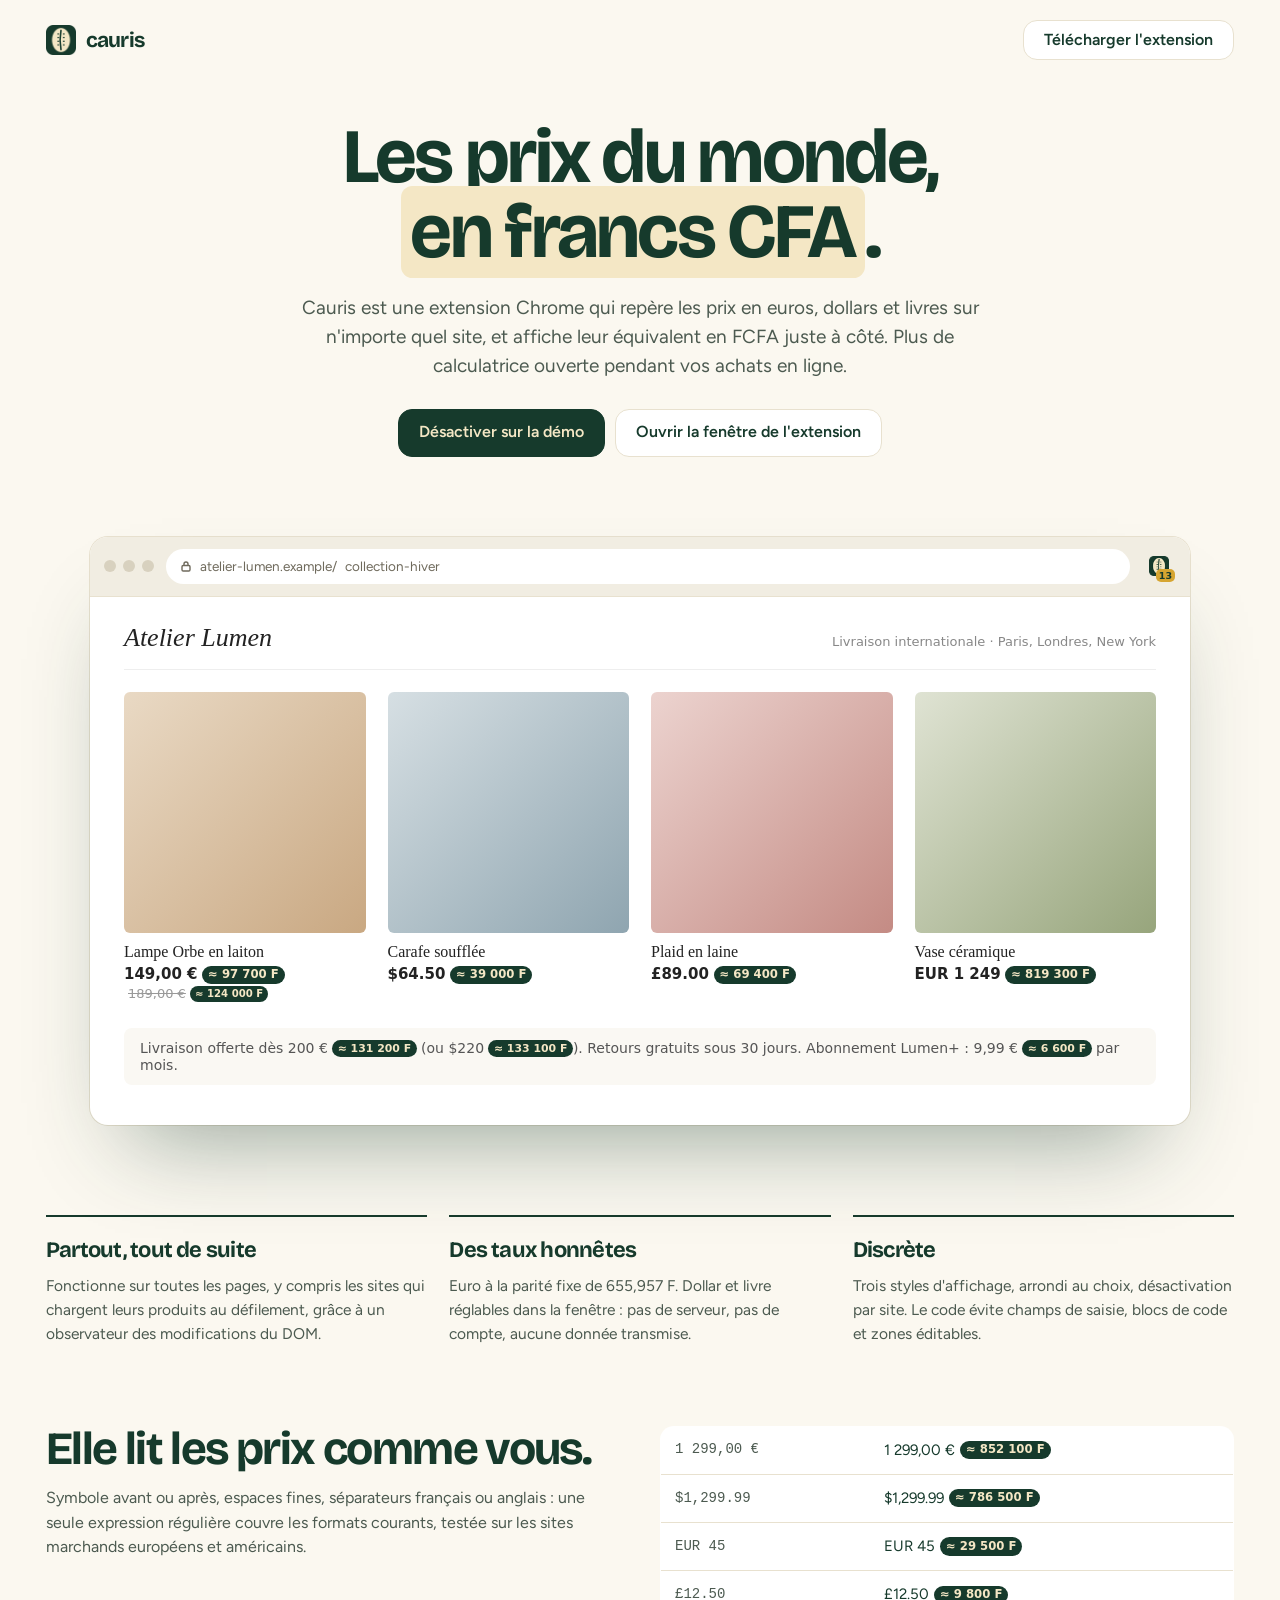
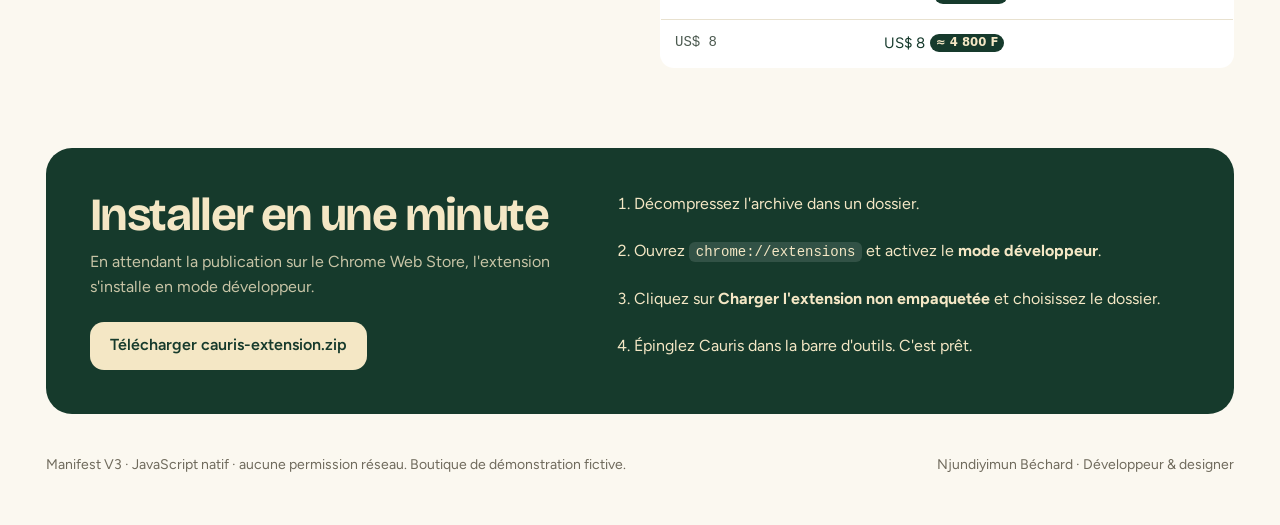
==== index.html @ 6b74e726 "Mise en ligne de cauris-extension" ====
<!doctype html>
<html lang="fr">
<head>
<meta charset="utf-8">
<meta name="viewport" content="width=device-width,initial-scale=1">
<title>Cauris — Extension Chrome, prix en FCFA</title>
<meta name="description" content="Extension Chrome qui affiche l'équivalent en francs CFA à côté des prix en euros, dollars et livres, sur tous les sites. Démo en direct et code source.">
<link rel="preconnect" href="https://fonts.googleapis.com"><link rel="preconnect" href="https://fonts.gstatic.com" crossorigin>
<link href="https://fonts.googleapis.com/css2?family=Bricolage+Grotesque:opsz,wght@12..96,500;12..96,700&family=Figtree:wght@400;500;600&display=swap" rel="stylesheet">
<link rel="icon" href="extension/icones/32.png">
<link rel="stylesheet" href="extension/cauris.css">
<style>
:root{--vert:#163a2c;--creme:#f4e7c5;--or:#d6a531;--fond:#fbf8f0;--mute:#6f6a5c;--line:#e8e1cf}
*{box-sizing:border-box;margin:0}
body{background:var(--fond);color:var(--vert);font:400 16px/1.55 'Figtree',system-ui,sans-serif;-webkit-font-smoothing:antialiased}
h1,h2,h3{font-family:'Bricolage Grotesque';letter-spacing:-.035em;font-weight:700}
button{font:inherit;cursor:pointer}
.wrap{max-width:1240px;margin:auto;padding:0 26px}
nav{display:flex;justify-content:space-between;align-items:center;padding:20px 0}
nav .lg{display:flex;align-items:center;gap:10px;font:700 21px 'Bricolage Grotesque';letter-spacing:-.04em}
nav .lg img{width:30px;height:30px}
.hero{text-align:center;padding:40px 0 40px}
.hero h1{font-size:clamp(42px,6vw,84px);line-height:.98;max-width:13ch;margin:auto}
.hero h1 em{font-style:normal;background:var(--creme);padding:0 .12em;border-radius:.15em}
.hero p{font-size:19px;color:#4c5a50;max-width:36em;margin:22px auto 0}
.cta{display:flex;gap:10px;justify-content:center;margin-top:28px;flex-wrap:wrap}
.b{height:48px;padding:0 20px;border-radius:14px;border:1px solid var(--line);background:#fff;font-weight:600;display:inline-flex;align-items:center;gap:8px;text-decoration:none;color:inherit}
.b.p{background:var(--vert);color:var(--creme);border-color:var(--vert)}
/* navigateur simulé */
.browser{margin:40px auto 0;max-width:1100px;background:#fff;border-radius:18px;box-shadow:0 50px 90px -40px rgba(22,58,44,.45),0 0 0 1px var(--line);overflow:visible;position:relative}
.chrome{display:flex;align-items:center;gap:12px;padding:12px 14px;background:#f1ede2;border-radius:18px 18px 0 0;border-bottom:1px solid var(--line)}
.dots{display:flex;gap:7px}.dots i{width:12px;height:12px;border-radius:50%;background:#d8d1bf}
.url{flex:1;background:#fff;border-radius:100px;padding:7px 14px;font-size:13.5px;color:var(--mute);display:flex;gap:8px;align-items:center}
.ext{display:flex;gap:6px;align-items:center}
.ext button{width:34px;height:34px;border-radius:9px;border:0;background:none;display:grid;place-items:center;position:relative}
.ext button:hover,.ext button.on{background:#e4dece}
.ext img{width:20px;height:20px}
.ext .badge{position:absolute;right:1px;bottom:1px;background:var(--or);color:var(--vert);font:700 9.5px system-ui;border-radius:5px;padding:1px 3px}
.pop{position:absolute;right:12px;top:58px;width:340px;height:610px;border:0;border-radius:14px;box-shadow:0 30px 60px -20px rgba(0,0,0,.4),0 0 0 1px var(--line);background:var(--fond);z-index:5;opacity:0;transform:translateY(-8px) scale(.98);transform-origin:top right;pointer-events:none;transition:.25s}
.pop.on{opacity:1;transform:none;pointer-events:auto}
/* boutique fictive */
.shop{padding:26px 34px 40px;font-family:Georgia,serif;color:#222}
.shop header{display:flex;justify-content:space-between;align-items:baseline;border-bottom:1px solid #eee;padding-bottom:16px;margin-bottom:22px}
.shop header b{font:italic 400 26px Georgia}.shop header span{font:400 13px system-ui;color:#888}
.prods{display:grid;grid-template-columns:repeat(4,1fr);gap:22px}
.prod .im{aspect-ratio:1;border-radius:6px;margin-bottom:10px}
.prod h4{font:400 16px Georgia;margin-bottom:4px}
.prod p{font:600 15px system-ui}
.prod s{font:400 13px system-ui;color:#999;margin-left:4px}
.ship{margin-top:26px;font:400 14px system-ui;color:#555;background:#faf8f3;padding:12px 16px;border-radius:8px}
/* sections */
.feat{display:grid;grid-template-columns:repeat(3,1fr);gap:22px;margin:90px 0 0}
.feat div{border-top:2px solid var(--vert);padding-top:16px}
.feat h3{font-size:22px;margin-bottom:6px}.feat p{color:#4c5a50;font-size:15.5px}
.cases{margin-top:80px;display:grid;grid-template-columns:1fr 1fr;gap:40px;align-items:start}
.cases h2,.inst h2{font-size:clamp(32px,3.6vw,48px);line-height:1}
.cases table{width:100%;border-collapse:collapse;font-size:15px;background:#fff;border-radius:14px;overflow:hidden;border:1px solid var(--line)}
.cases td{padding:12px 14px;border-bottom:1px solid var(--line)}
.cases td:first-child{font-family:ui-monospace,monospace;font-size:14px;color:#4c5a50}
.inst{margin-top:80px;background:var(--vert);color:var(--creme);border-radius:26px;padding:44px;display:grid;grid-template-columns:1fr 1.2fr;gap:40px}
.inst ol{padding-left:22px;display:grid;gap:12px;font-size:16px}.inst code{background:#ffffff1f;padding:2px 7px;border-radius:6px;font-size:14px}
.inst .b{margin-top:22px;background:var(--creme);color:var(--vert);border:0}
footer{padding:40px 0 50px;color:var(--mute);font-size:14px;display:flex;justify-content:space-between;flex-wrap:wrap;gap:10px}
@media (max-width:900px){.prods{grid-template-columns:1fr 1fr}.feat,.cases,.inst{grid-template-columns:1fr}.shop{padding:18px}.pop{right:8px;width:calc(100% - 16px);max-width:340px}.inst{padding:26px}.wrap{padding:0 16px}.url span{display:none}}
</style>
</head>
<body>
<div class="wrap">
<nav><div class="lg"><img src="extension/icones/128.png" alt="">cauris</div><a class="b" href="cauris-extension.zip" download style="height:40px">Télécharger l'extension</a></nav>
<header class="hero"><h1>Les prix du monde, <em>en francs CFA</em>.</h1><p>Cauris est une extension Chrome qui repère les prix en euros, dollars et livres sur n'importe quel site, et affiche leur équivalent en FCFA juste à côté. Plus de calculatrice ouverte pendant vos achats en ligne.</p>
  <div class="cta"><button class="b p" id="tog">Désactiver sur la démo</button><button class="b" id="openPop">Ouvrir la fenêtre de l'extension</button></div></header>

<div class="browser">
  <div class="chrome"><div class="dots"><i></i><i></i><i></i></div><div class="url"><svg width="12" height="12" viewBox="0 0 12 12" fill="none" stroke="currentColor" stroke-width="1.4"><rect x="2" y="5.5" width="8" height="5.5" rx="1.2"/><path d="M4 5.5V4a2 2 0 0 1 4 0v1.5"/></svg><span>atelier-lumen.example/</span>collection-hiver</div><div class="ext"><button id="icon" aria-label="Ouvrir Cauris"><img src="extension/icones/32.png" alt=""><span class="badge" id="badge">0</span></button></div></div>
  <iframe class="pop" id="pop" src="extension/popup.html" title="Fenêtre de l'extension Cauris"></iframe>
  <div class="shop" id="shop">
    <header><b>Atelier Lumen</b><span>Livraison internationale · Paris, Londres, New York</span></header>
    <div class="prods">
      <div class="prod"><div class="im" style="background:linear-gradient(135deg,#e9d9c4,#c9a882)"></div><h4>Lampe Orbe en laiton</h4><p>149,00 € <s>189,00 €</s></p></div>
      <div class="prod"><div class="im" style="background:linear-gradient(135deg,#d6dfe3,#8fa5b0)"></div><h4>Carafe soufflée</h4><p>$64.50</p></div>
      <div class="prod"><div class="im" style="background:linear-gradient(135deg,#ecd3cf,#c48b84)"></div><h4>Plaid en laine</h4><p>£89.00</p></div>
      <div class="prod"><div class="im" style="background:linear-gradient(135deg,#dfe3d3,#97a57c)"></div><h4>Vase céramique</h4><p>EUR 1 249</p></div>
    </div>
    <p class="ship">Livraison offerte dès 200 € (ou $220). Retours gratuits sous 30 jours. Abonnement Lumen+ : 9,99 € par mois.</p>
  </div>
</div>

<section class="feat"><div><h3>Partout, tout de suite</h3><p>Fonctionne sur toutes les pages, y compris les sites qui chargent leurs produits au défilement, grâce à un observateur des modifications du DOM.</p></div><div><h3>Des taux honnêtes</h3><p>Euro à la parité fixe de 655,957 F. Dollar et livre réglables dans la fenêtre : pas de serveur, pas de compte, aucune donnée transmise.</p></div><div><h3>Discrète</h3><p>Trois styles d'affichage, arrondi au choix, désactivation par site. Le code évite champs de saisie, blocs de code et zones éditables.</p></div></section>

<section class="cases"><div><h2>Elle lit les prix comme vous.</h2><p style="color:#4c5a50;margin-top:14px">Symbole avant ou après, espaces fines, séparateurs français ou anglais : une seule expression régulière couvre les formats courants, testée sur les sites marchands européens et américains.</p></div>
  <table class="cauris-demo"><tbody><tr><td>1 299,00 €</td><td>1 299,00 €</td></tr><tr><td>$1,299.99</td><td>$1,299.99</td></tr><tr><td>EUR 45</td><td>EUR 45</td></tr><tr><td>£12.50</td><td>£12.50</td></tr><tr><td>US$ 8</td><td>US$ 8</td></tr></tbody></table></section>

<section class="inst"><div><h2>Installer en une minute</h2><p style="opacity:.8;margin-top:12px">En attendant la publication sur le Chrome Web Store, l'extension s'installe en mode développeur.</p><a class="b" href="cauris-extension.zip" download>Télécharger cauris-extension.zip</a></div>
  <ol><li>Décompressez l'archive dans un dossier.</li><li>Ouvrez <code>chrome://extensions</code> et activez le <b>mode développeur</b>.</li><li>Cliquez sur <b>Charger l'extension non empaquetée</b> et choisissez le dossier.</li><li>Épinglez Cauris dans la barre d'outils. C'est prêt.</li></ol></section>
<footer><span>Manifest V3 · JavaScript natif · aucune permission réseau. Boutique de démonstration fictive.</span><span>Njundiyimun Béchard · Développeur & designer</span></footer>
</div>
<script>
// Sur cette page, le vrai script de l'extension est chargé tel quel (sans l'API chrome, les réglages vont dans localStorage).
document.querySelectorAll('.cauris-demo td:first-child').forEach(td=>td.classList.add('cauris-ignorer'));
const $=s=>document.querySelector(s);
addEventListener('cauris:compte',e=>{$('#badge').textContent=e.detail;$('#badge').style.display=e.detail?'':'none'});
const s=document.createElement('script');s.src='extension/cauris.js';document.body.appendChild(s);
const pop=()=>{$('#pop').classList.toggle('on');$('#icon').classList.toggle('on')};
$('#icon').onclick=$('#openPop').onclick=pop;
document.addEventListener('click',e=>{if(!e.target.closest('#pop,#icon,#openPop')){$('#pop').classList.remove('on');$('#icon').classList.remove('on')}});
function lire(){try{return JSON.parse(localStorage.getItem('cauris')||'{}')}catch(e){return{}}}
function etat(){const a=lire().actif!==false;$('#tog').textContent=a?'Désactiver sur la démo':'Activer sur la démo'}
$('#tog').onclick=()=>{const c=lire();c.actif=c.actif===false;try{localStorage.setItem('cauris',JSON.stringify(c))}catch(e){}dispatchEvent(new CustomEvent('cauris:reglages'));etat();$('#pop').contentWindow.location.reload()};
addEventListener('cauris:reglages',etat);etat();
</script>
</body>
</html>
---- extension/cauris.css ----
.cauris-prix{white-space:nowrap}
.cauris-fcfa{all:initial;font:600 .78em/1 system-ui,-apple-system,"Segoe UI",sans-serif;display:inline-block;vertical-align:.12em;margin-left:.4em;padding:.28em .5em;border-radius:1em;background:#163a2c;color:#f4e7c5;letter-spacing:0;white-space:nowrap;cursor:help;animation:cauris-in .35s cubic-bezier(.2,.8,.2,1)}
.cauris-fcfa.cauris-discret{background:none;color:#1f7a55;padding:0;font-weight:500}
.cauris-fcfa.cauris-souligne{background:none;color:inherit;padding:0 0 .05em;border-bottom:2px solid #d6a531;border-radius:0;font-weight:600}
@keyframes cauris-in{from{opacity:0;transform:translateY(3px)}}
@media (prefers-color-scheme:dark){.cauris-fcfa.cauris-pastille{background:#f4e7c5;color:#163a2c}.cauris-fcfa.cauris-discret{color:#6fd3a5}}
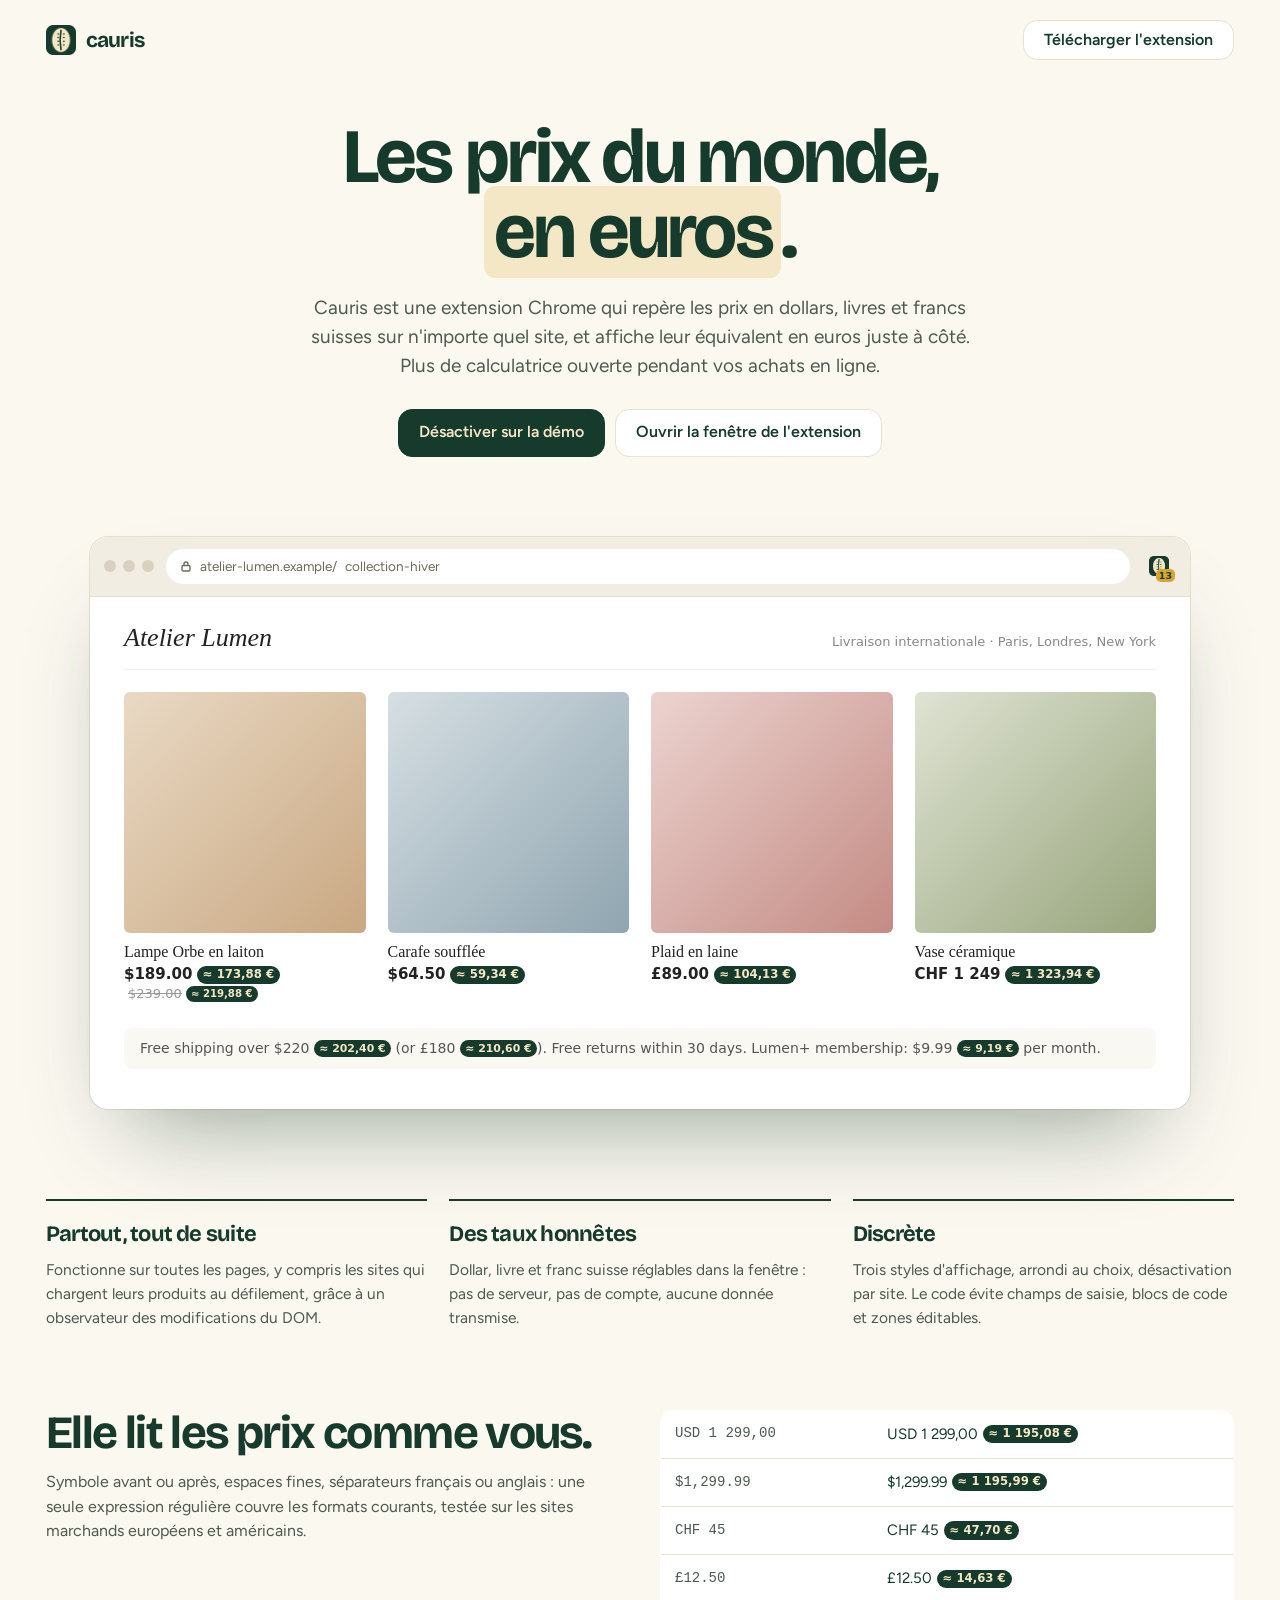
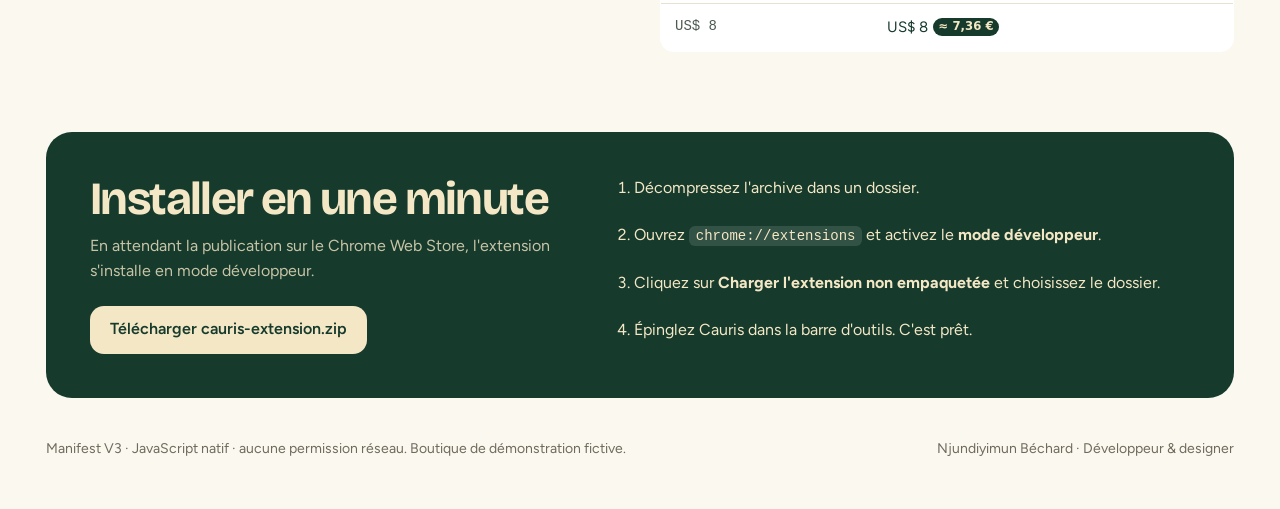
==== commit c1dba98c: "Tarifs en euros et medias mis a jour" ====
--- a/index.html
+++ b/index.html
@@ -3,8 +3,8 @@
 <head>
 <meta charset="utf-8">
 <meta name="viewport" content="width=device-width,initial-scale=1">
-<title>Cauris — Extension Chrome, prix en FCFA</title>
-<meta name="description" content="Extension Chrome qui affiche l'équivalent en francs CFA à côté des prix en euros, dollars et livres, sur tous les sites. Démo en direct et code source.">
+<title>Cauris — Extension Chrome, prix en euros</title>
+<meta name="description" content="Extension Chrome qui affiche l'équivalent en euros à côté des prix en dollars, livres et francs suisses, sur tous les sites. Démo en direct et code source.">
 <link rel="preconnect" href="https://fonts.googleapis.com"><link rel="preconnect" href="https://fonts.gstatic.com" crossorigin>
 <link href="https://fonts.googleapis.com/css2?family=Bricolage+Grotesque:opsz,wght@12..96,500;12..96,700&family=Figtree:wght@400;500;600&display=swap" rel="stylesheet">
 <link rel="icon" href="extension/icones/32.png">
@@ -67,7 +67,7 @@
 <body>
 <div class="wrap">
 <nav><div class="lg"><img src="extension/icones/128.png" alt="">cauris</div><a class="b" href="cauris-extension.zip" download style="height:40px">Télécharger l'extension</a></nav>
-<header class="hero"><h1>Les prix du monde, <em>en francs CFA</em>.</h1><p>Cauris est une extension Chrome qui repère les prix en euros, dollars et livres sur n'importe quel site, et affiche leur équivalent en FCFA juste à côté. Plus de calculatrice ouverte pendant vos achats en ligne.</p>
+<header class="hero"><h1>Les prix du monde, <em>en euros</em>.</h1><p>Cauris est une extension Chrome qui repère les prix en dollars, livres et francs suisses sur n'importe quel site, et affiche leur équivalent en euros juste à côté. Plus de calculatrice ouverte pendant vos achats en ligne.</p>
   <div class="cta"><button class="b p" id="tog">Désactiver sur la démo</button><button class="b" id="openPop">Ouvrir la fenêtre de l'extension</button></div></header>
 
 <div class="browser">
@@ -76,19 +76,19 @@
   <div class="shop" id="shop">
     <header><b>Atelier Lumen</b><span>Livraison internationale · Paris, Londres, New York</span></header>
     <div class="prods">
-      <div class="prod"><div class="im" style="background:linear-gradient(135deg,#e9d9c4,#c9a882)"></div><h4>Lampe Orbe en laiton</h4><p>149,00 € <s>189,00 €</s></p></div>
+      <div class="prod"><div class="im" style="background:linear-gradient(135deg,#e9d9c4,#c9a882)"></div><h4>Lampe Orbe en laiton</h4><p>$189.00 <s>$239.00</s></p></div>
       <div class="prod"><div class="im" style="background:linear-gradient(135deg,#d6dfe3,#8fa5b0)"></div><h4>Carafe soufflée</h4><p>$64.50</p></div>
       <div class="prod"><div class="im" style="background:linear-gradient(135deg,#ecd3cf,#c48b84)"></div><h4>Plaid en laine</h4><p>£89.00</p></div>
-      <div class="prod"><div class="im" style="background:linear-gradient(135deg,#dfe3d3,#97a57c)"></div><h4>Vase céramique</h4><p>EUR 1 249</p></div>
+      <div class="prod"><div class="im" style="background:linear-gradient(135deg,#dfe3d3,#97a57c)"></div><h4>Vase céramique</h4><p>CHF 1 249</p></div>
     </div>
-    <p class="ship">Livraison offerte dès 200 € (ou $220). Retours gratuits sous 30 jours. Abonnement Lumen+ : 9,99 € par mois.</p>
+    <p class="ship">Free shipping over $220 (or £180). Free returns within 30 days. Lumen+ membership: $9.99 per month.</p>
   </div>
 </div>
 
-<section class="feat"><div><h3>Partout, tout de suite</h3><p>Fonctionne sur toutes les pages, y compris les sites qui chargent leurs produits au défilement, grâce à un observateur des modifications du DOM.</p></div><div><h3>Des taux honnêtes</h3><p>Euro à la parité fixe de 655,957 F. Dollar et livre réglables dans la fenêtre : pas de serveur, pas de compte, aucune donnée transmise.</p></div><div><h3>Discrète</h3><p>Trois styles d'affichage, arrondi au choix, désactivation par site. Le code évite champs de saisie, blocs de code et zones éditables.</p></div></section>
+<section class="feat"><div><h3>Partout, tout de suite</h3><p>Fonctionne sur toutes les pages, y compris les sites qui chargent leurs produits au défilement, grâce à un observateur des modifications du DOM.</p></div><div><h3>Des taux honnêtes</h3><p>Dollar, livre et franc suisse réglables dans la fenêtre : pas de serveur, pas de compte, aucune donnée transmise.</p></div><div><h3>Discrète</h3><p>Trois styles d'affichage, arrondi au choix, désactivation par site. Le code évite champs de saisie, blocs de code et zones éditables.</p></div></section>
 
 <section class="cases"><div><h2>Elle lit les prix comme vous.</h2><p style="color:#4c5a50;margin-top:14px">Symbole avant ou après, espaces fines, séparateurs français ou anglais : une seule expression régulière couvre les formats courants, testée sur les sites marchands européens et américains.</p></div>
-  <table class="cauris-demo"><tbody><tr><td>1 299,00 €</td><td>1 299,00 €</td></tr><tr><td>$1,299.99</td><td>$1,299.99</td></tr><tr><td>EUR 45</td><td>EUR 45</td></tr><tr><td>£12.50</td><td>£12.50</td></tr><tr><td>US$ 8</td><td>US$ 8</td></tr></tbody></table></section>
+  <table class="cauris-demo"><tbody><tr><td>USD 1 299,00</td><td>USD 1 299,00</td></tr><tr><td>$1,299.99</td><td>$1,299.99</td></tr><tr><td>CHF 45</td><td>CHF 45</td></tr><tr><td>£12.50</td><td>£12.50</td></tr><tr><td>US$ 8</td><td>US$ 8</td></tr></tbody></table></section>
 
 <section class="inst"><div><h2>Installer en une minute</h2><p style="opacity:.8;margin-top:12px">En attendant la publication sur le Chrome Web Store, l'extension s'installe en mode développeur.</p><a class="b" href="cauris-extension.zip" download>Télécharger cauris-extension.zip</a></div>
   <ol><li>Décompressez l'archive dans un dossier.</li><li>Ouvrez <code>chrome://extensions</code> et activez le <b>mode développeur</b>.</li><li>Cliquez sur <b>Charger l'extension non empaquetée</b> et choisissez le dossier.</li><li>Épinglez Cauris dans la barre d'outils. C'est prêt.</li></ol></section>
@@ -103,9 +103,9 @@
 const pop=()=>{$('#pop').classList.toggle('on');$('#icon').classList.toggle('on')};
 $('#icon').onclick=$('#openPop').onclick=pop;
 document.addEventListener('click',e=>{if(!e.target.closest('#pop,#icon,#openPop')){$('#pop').classList.remove('on');$('#icon').classList.remove('on')}});
-function lire(){try{return JSON.parse(localStorage.getItem('cauris')||'{}')}catch(e){return{}}}
+function lire(){try{return JSON.parse(localStorage.getItem('cauris-eur')||'{}')}catch(e){return{}}}
 function etat(){const a=lire().actif!==false;$('#tog').textContent=a?'Désactiver sur la démo':'Activer sur la démo'}
-$('#tog').onclick=()=>{const c=lire();c.actif=c.actif===false;try{localStorage.setItem('cauris',JSON.stringify(c))}catch(e){}dispatchEvent(new CustomEvent('cauris:reglages'));etat();$('#pop').contentWindow.location.reload()};
+$('#tog').onclick=()=>{const c=lire();c.actif=c.actif===false;try{localStorage.setItem('cauris-eur',JSON.stringify(c))}catch(e){}dispatchEvent(new CustomEvent('cauris:reglages'));etat();$('#pop').contentWindow.location.reload()};
 addEventListener('cauris:reglages',etat);etat();
 </script>
 </body>
--- a/extension/cauris.css
+++ b/extension/cauris.css
@@ -1,6 +1,6 @@
 .cauris-prix{white-space:nowrap}
-.cauris-fcfa{all:initial;font:600 .78em/1 system-ui,-apple-system,"Segoe UI",sans-serif;display:inline-block;vertical-align:.12em;margin-left:.4em;padding:.28em .5em;border-radius:1em;background:#163a2c;color:#f4e7c5;letter-spacing:0;white-space:nowrap;cursor:help;animation:cauris-in .35s cubic-bezier(.2,.8,.2,1)}
-.cauris-fcfa.cauris-discret{background:none;color:#1f7a55;padding:0;font-weight:500}
-.cauris-fcfa.cauris-souligne{background:none;color:inherit;padding:0 0 .05em;border-bottom:2px solid #d6a531;border-radius:0;font-weight:600}
+.cauris-eur{all:initial;font:600 .78em/1 system-ui,-apple-system,"Segoe UI",sans-serif;display:inline-block;vertical-align:.12em;margin-left:.4em;padding:.28em .5em;border-radius:1em;background:#163a2c;color:#f4e7c5;letter-spacing:0;white-space:nowrap;cursor:help;animation:cauris-in .35s cubic-bezier(.2,.8,.2,1)}
+.cauris-eur.cauris-discret{background:none;color:#1f7a55;padding:0;font-weight:500}
+.cauris-eur.cauris-souligne{background:none;color:inherit;padding:0 0 .05em;border-bottom:2px solid #d6a531;border-radius:0;font-weight:600}
 @keyframes cauris-in{from{opacity:0;transform:translateY(3px)}}
-@media (prefers-color-scheme:dark){.cauris-fcfa.cauris-pastille{background:#f4e7c5;color:#163a2c}.cauris-fcfa.cauris-discret{color:#6fd3a5}}
+@media (prefers-color-scheme:dark){.cauris-eur.cauris-pastille{background:#f4e7c5;color:#163a2c}.cauris-eur.cauris-discret{color:#6fd3a5}}
